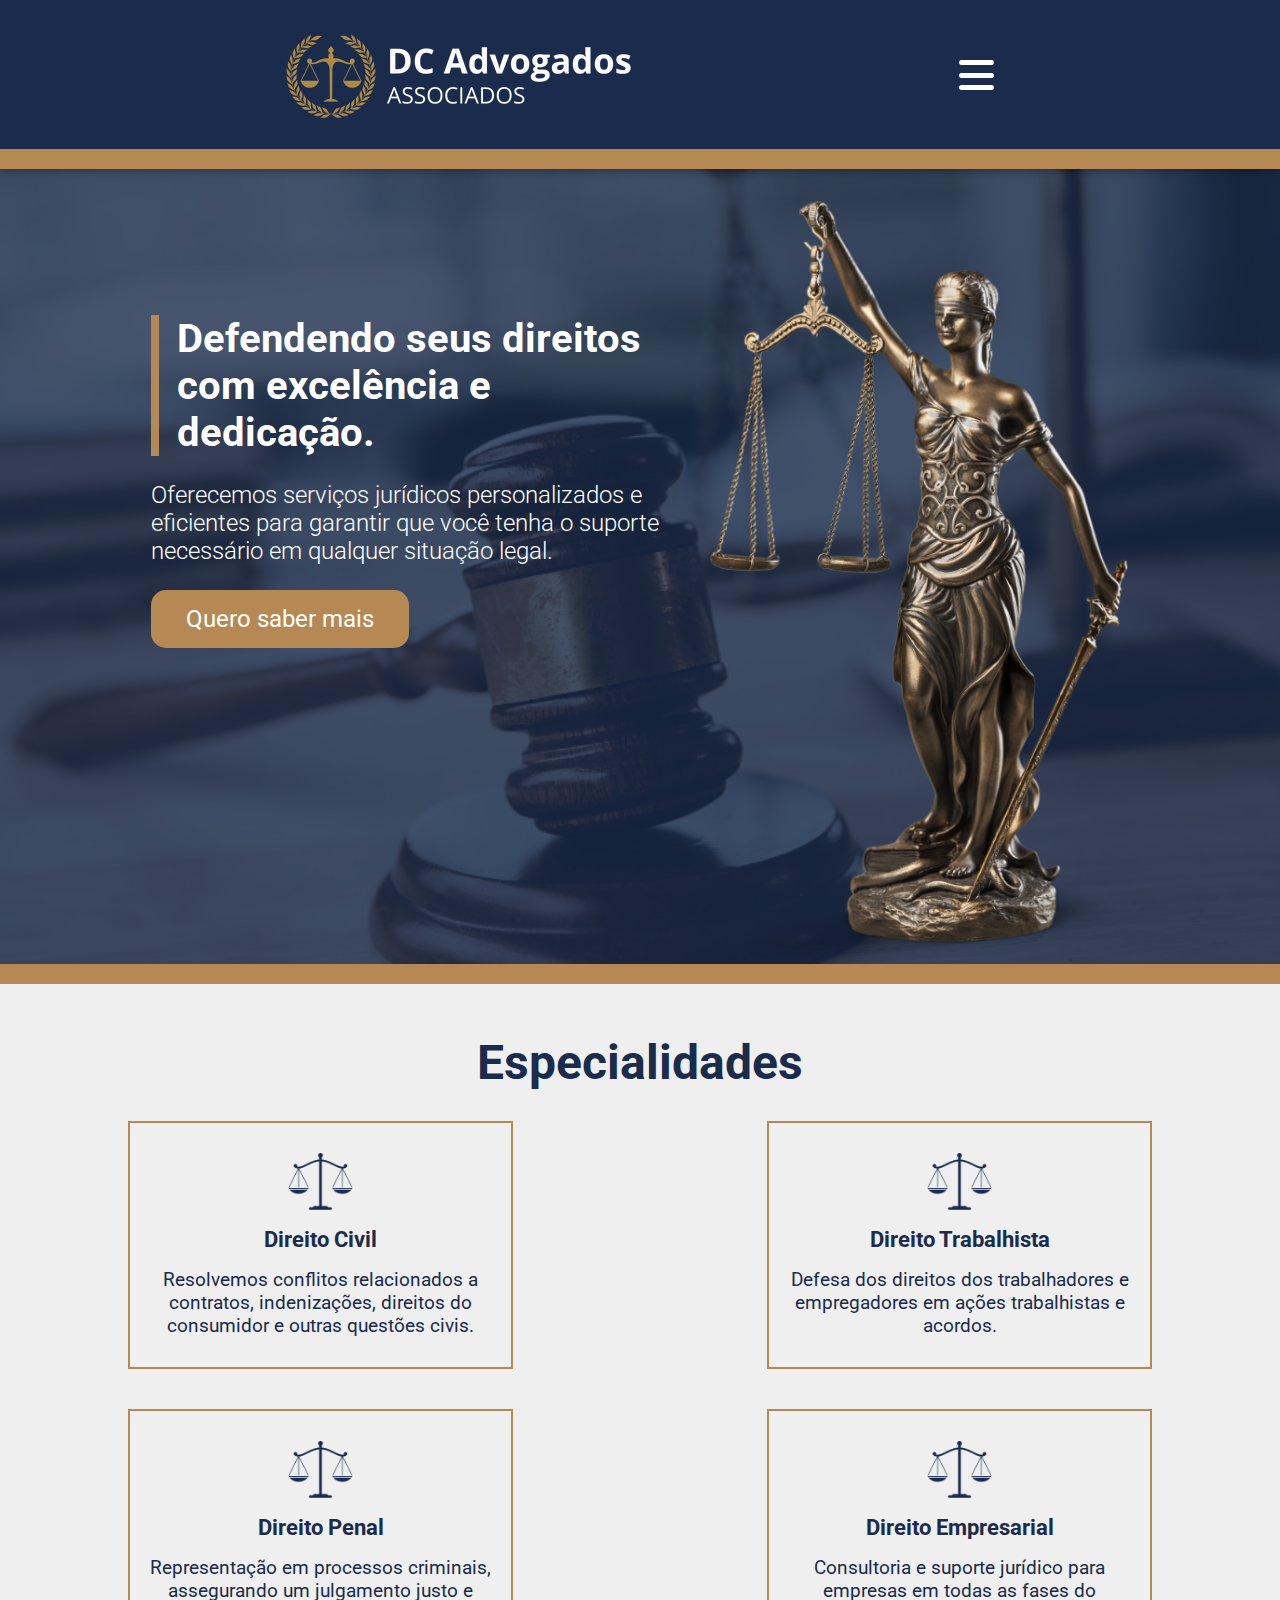
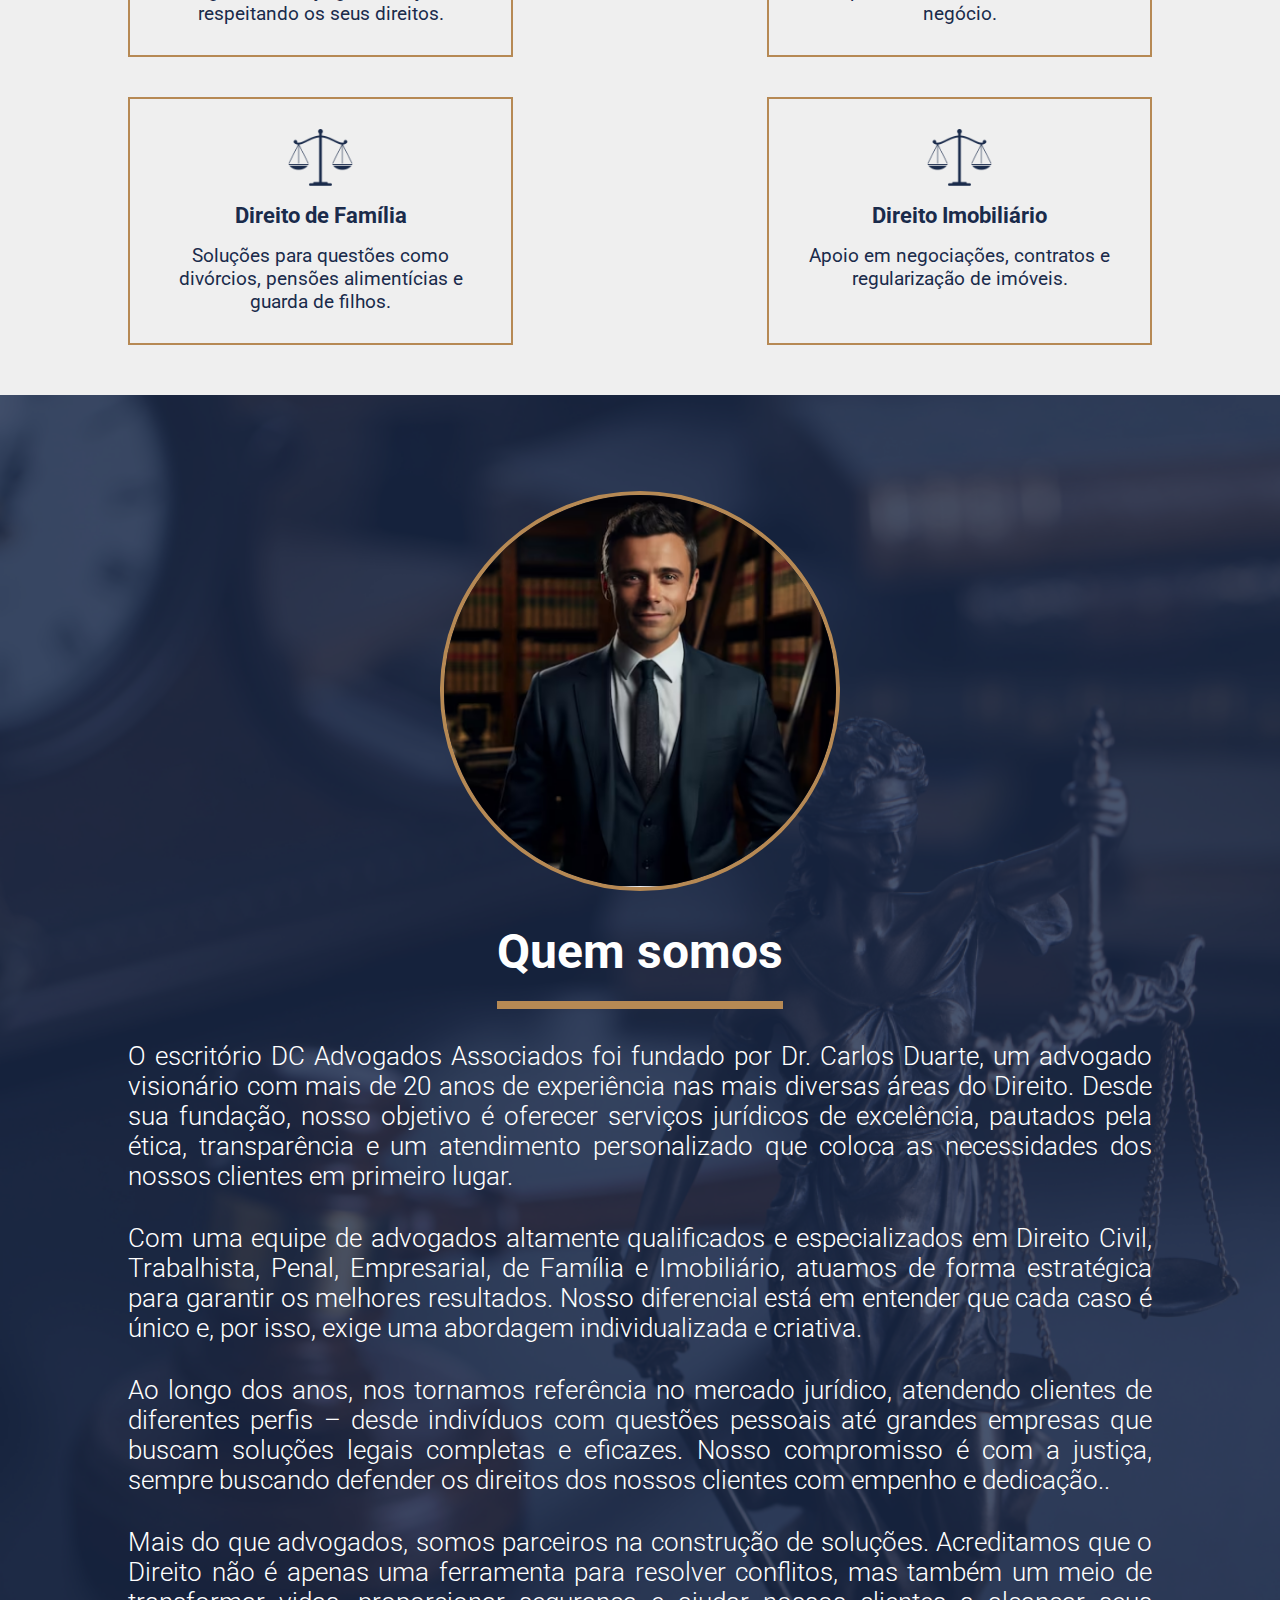
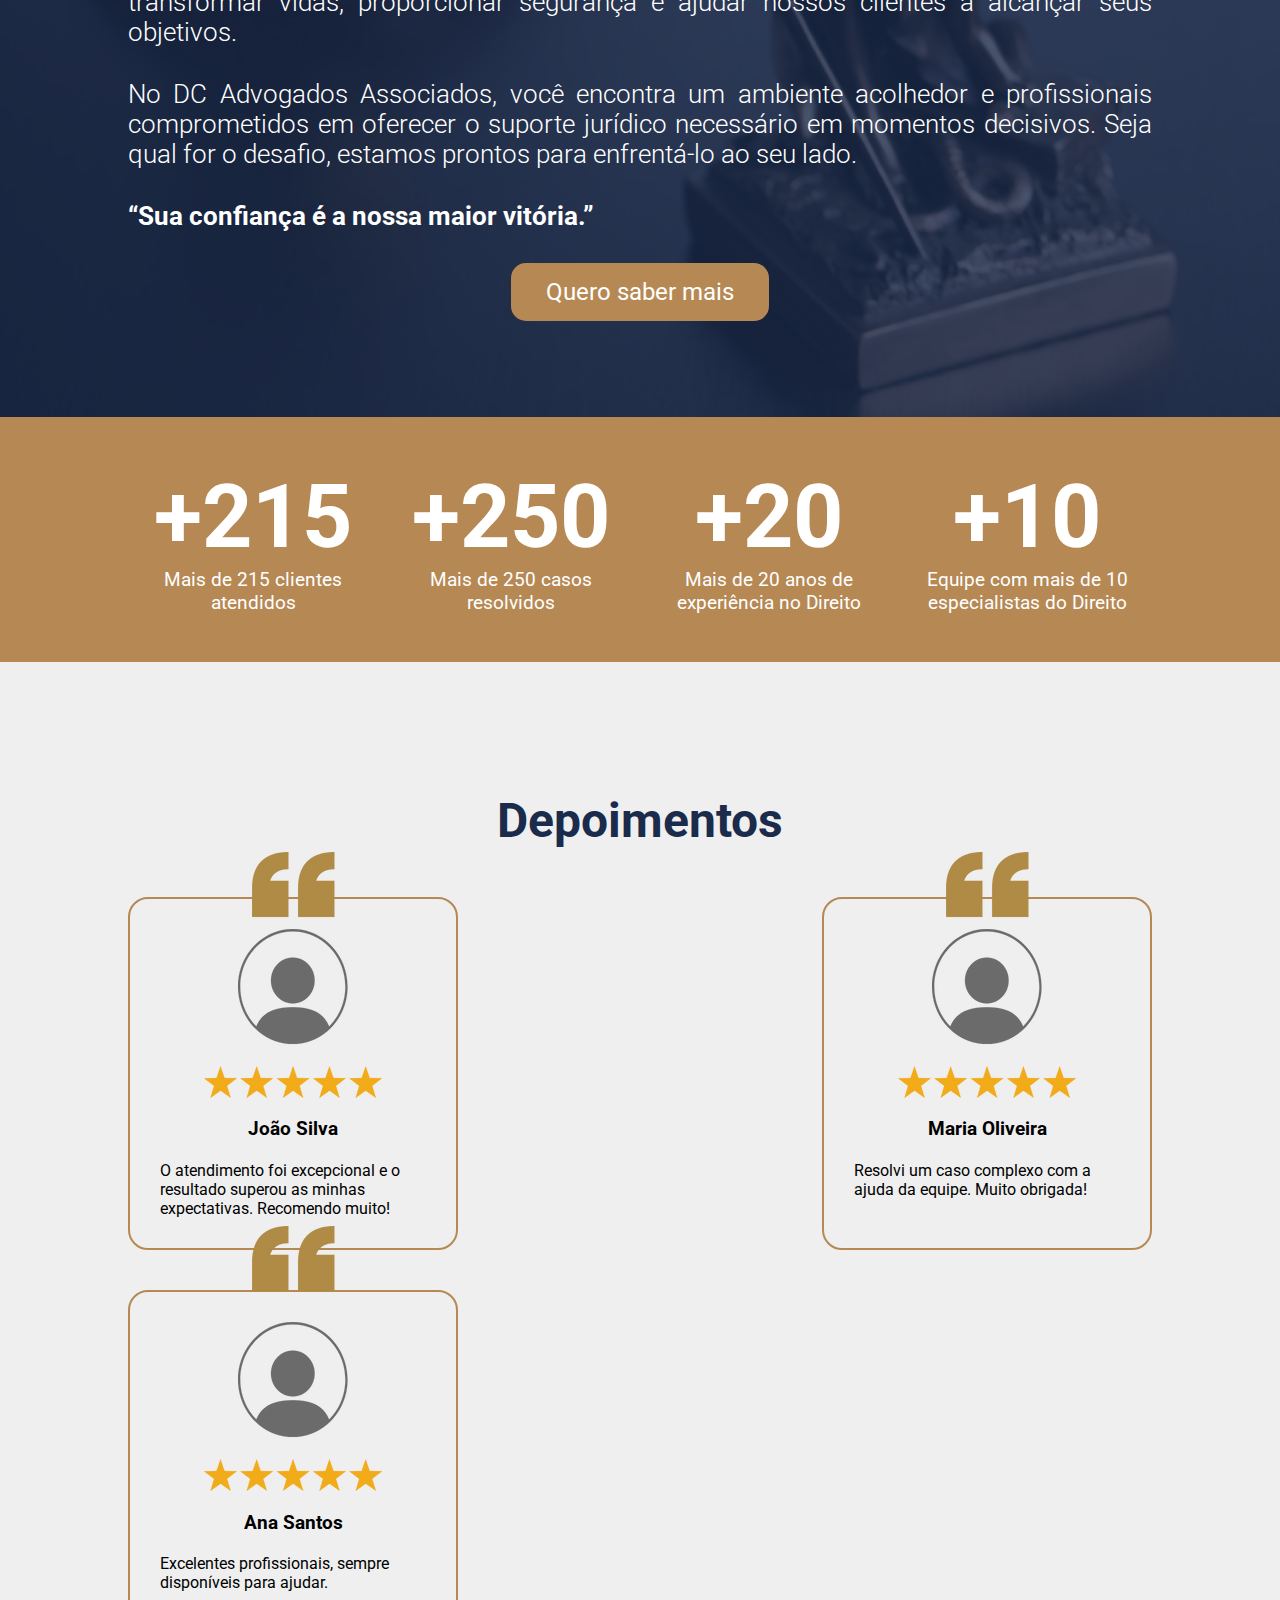
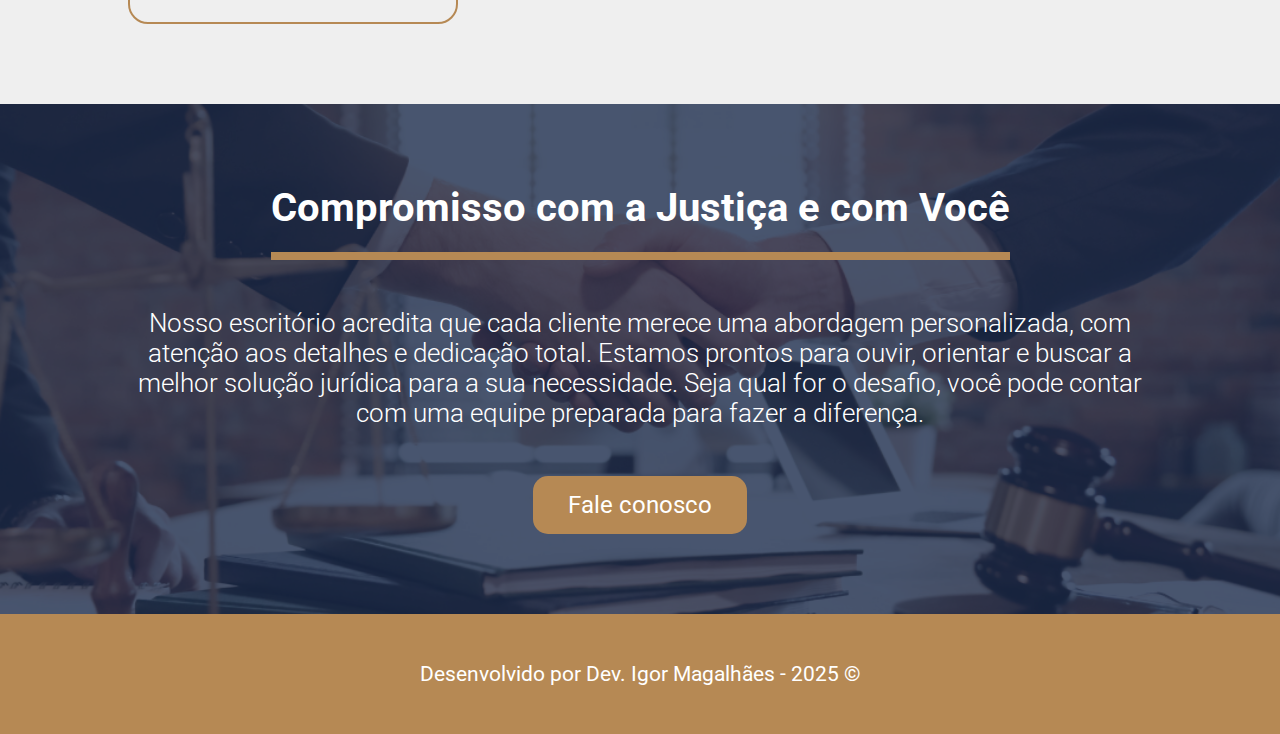
==== index.html @ feede464 "meu primeiro commit" ====
<!DOCTYPE html>
<html lang="pt-BR">
  <head>
    <meta charset="UTF-8" />
    <meta name="viewport" content="width=device-width, initial-scale=1.0" />
    <title>DC Adovogados Associados</title>
    <link rel="preconnect" href="https://fonts.googleapis.com" />
    <link rel="preconnect" href="https://fonts.gstatic.com" crossorigin />
    <link
      href="https://fonts.googleapis.com/css2?family=Roboto:ital,wght@0,100..900;1,100..900&display=swap"
      rel="stylesheet"
    />
    <link
      rel="stylesheet"
      href="https://cdnjs.cloudflare.com/ajax/libs/font-awesome/6.7.2/css/all.min.css"
    />
    <link rel="stylesheet" href="style.css" />
  </head>
  <body>
    <div class="container-global">
      <!-- Header - cabeçalho -->

      <header>
        <div class="header-container">
          <img src="assets/logo.png" alt="logomarca" />
          <nav>
            <i id="menu" class="fa-solid fa-bars"></i>
            <ul>
              <li><a href="#inicio">Inicio</a></li>
              <li><a href="#especialidades">Especialidades</a></li>
              <li><a href="#about-us">Quem somos</a></li>
              <li><a href="#testimonials">Depoimentos</a></li>
              <li><a href="./pages/contato/index.html">Contatos</a></li>
            </ul>
          </nav>
        </div>
      </header>

      <!-- Banner -->

      <section id="inicio" class="container-section-banner">
        <div class="container-div-banner">
          <div class="container-content-banner">
            <h1 class="title">
              Defendendo seus direitos com excelência e dedicação.
            </h1>
            <p class="description">
              Oferecemos serviços jurídicos personalizados e eficientes para
              garantir que você tenha o suporte necessário em qualquer situação
              legal.
            </p>
            <a href="#" class="btn-whatsapp">Quero saber mais</a>
          </div>
          <img
            id="image-justice"
            src="./assets/justica.png"
            alt="Estatua Justiça"
          />
        </div>
      </section>

      <!-- Especialidades  -->

      <section class="container-section-specialties" id="especialidades">
        <div class="container-div-specialties">
          <h2 id="title-specialties">Especialidades</h2>
          <div class="container-cards-specialties">
            <div class="cards">
              <img src="assets/balanca.png" alt="balanca" />
              <h3>Direito Civil</h3>
              <p>
                Resolvemos conflitos relacionados a contratos, indenizações,
                direitos do consumidor e outras questões civis.
              </p>
            </div>
            <div class="cards">
              <img src="assets/balanca.png" alt="balanca" />
              <h3>Direito Trabalhista</h3>
              <p>
                Defesa dos direitos dos trabalhadores e empregadores em ações
                trabalhistas e acordos.
              </p>
            </div>
            <div class="cards">
              <img src="assets/balanca.png" alt="balanca" />
              <h3>Direito Penal</h3>
              <p>
                Representação em processos criminais, assegurando um julgamento
                justo e respeitando os seus direitos.
              </p>
            </div>
            <div class="cards">
              <img src="assets/balanca.png" alt="balanca" />
              <h3>Direito Empresarial</h3>
              <p>
                Consultoria e suporte jurídico para empresas em todas as fases
                do negócio.
              </p>
            </div>
            <div class="cards">
              <img src="assets/balanca.png" alt="balanca" />
              <h3>Direito de Família</h3>
              <p>
                Soluções para questões como divórcios, pensões alimentícias e
                guarda de filhos.
              </p>
            </div>
            <div class="cards">
              <img src="assets/balanca.png" alt="balanca" />
              <h3>Direito Imobiliário</h3>
              <p>Apoio em negociações, contratos e regularização de imóveis.</p>
            </div>
          </div>
        </div>
      </section>

      <!-- Quem somos -->

      <section id="about-us" class="container-section-about-us">
        <div class="container-div-about-us">
          <img src="assets/advogado.png" alt="advogado" />
          <h2>Quem somos</h2>
          <p>
            O escritório DC Advogados Associados foi fundado por Dr. Carlos
            Duarte, um advogado visionário com mais de 20 anos de experiência
            nas mais diversas áreas do Direito. Desde sua fundação, nosso
            objetivo é oferecer serviços jurídicos de excelência, pautados pela
            ética, transparência e um atendimento personalizado que coloca as
            necessidades dos nossos clientes em primeiro lugar.
          </p>
          <p>
            Com uma equipe de advogados altamente qualificados e especializados
            em Direito Civil, Trabalhista, Penal, Empresarial, de Família e
            Imobiliário, atuamos de forma estratégica para garantir os melhores
            resultados. Nosso diferencial está em entender que cada caso é único
            e, por isso, exige uma abordagem individualizada e criativa.
          </p>
          <p>
            Ao longo dos anos, nos tornamos referência no mercado jurídico,
            atendendo clientes de diferentes perfis – desde indivíduos com
            questões pessoais até grandes empresas que buscam soluções legais
            completas e eficazes. Nosso compromisso é com a justiça, sempre
            buscando defender os direitos dos nossos clientes com empenho e
            dedicação..
          </p>
          <p>
            Mais do que advogados, somos parceiros na construção de soluções.
            Acreditamos que o Direito não é apenas uma ferramenta para resolver
            conflitos, mas também um meio de transformar vidas, proporcionar
            segurança e ajudar nossos clientes a alcançar seus objetivos.
          </p>
          <p>
            No DC Advogados Associados, você encontra um ambiente acolhedor e
            profissionais comprometidos em oferecer o suporte jurídico
            necessário em momentos decisivos. Seja qual for o desafio, estamos
            prontos para enfrentá-lo ao seu lado.
          </p>
          <p id="ultima-frase">“Sua confiança é a nossa maior vitória.”</p>
          <a href="#" class="btn-whatsapp">Quero saber mais</a>
        </div>
      </section>

      <!-- Números -->

      <section class="container-section-numbers">
        <div class="container-div-numbers">
          <div class="cards-numbers">
            <h3>+215</h3>
            <p>Mais de 215 clientes atendidos</p>
          </div>
          <div class="cards-numbers">
            <h3>+250</h3>
            <p>Mais de 250 casos resolvidos</p>
          </div>
          <div class="cards-numbers">
            <h3>+20</h3>
            <p>Mais de 20 anos de experiência no Direito</p>
          </div>
          <div class="cards-numbers">
            <h3>+10</h3>
            <p>Equipe com mais de 10 especialistas do Direito</p>
          </div>
        </div>
      </section>

      <!-- Depoimentos -->

      <section id="testimonials" class="container-section-testimonials">
        <div class="container-div-testimonials">
          <h2>Depoimentos</h2>
          <div class="container-cards-testimonials">
            <div class="cards-testimonials">
              <img src="assets/aspas.png" alt="aspas" class="aspas" />
              <img src="assets/usuario.png" alt="usuário" class="usuario" />
              <img src="assets/estrelas.png" alt="estrelas" class="estrelas" />
              <h3>João Silva</h3>
              <p>
                O atendimento foi excepcional e o resultado superou as minhas
                expectativas. Recomendo muito!
              </p>
            </div>
            <div class="cards-testimonials">
              <img src="assets/aspas.png" alt="aspas" class="aspas" />
              <img src="assets/usuario.png" alt="usuário" class="usuario" />
              <img src="assets/estrelas.png" alt="estrelas" class="estrelas" />
              <h3>Maria Oliveira</h3>
              <p>
                Resolvi um caso complexo com a ajuda da equipe. Muito obrigada!
              </p>
            </div>
            <div class="cards-testimonials">
              <img src="assets/aspas.png" alt="aspas" class="aspas" />
              <img src="assets/usuario.png" alt="usuário" class="usuario" />
              <img src="assets/estrelas.png" alt="estrelas" class="estrelas" />
              <h3>Ana Santos</h3>
              <p>Excelentes profissionais, sempre disponíveis para ajudar.</p>
            </div>
          </div>
        </div>
      </section>

      <!-- Ultimo banner -->

      <section class="container-section-last-banner">
        <div class="container-content-last-banner">
          <h2>Compromisso com a Justiça e com Você</h2>
          <p>
            Nosso escritório acredita que cada cliente merece uma abordagem
            personalizada, com atenção aos detalhes e dedicação total. Estamos
            prontos para ouvir, orientar e buscar a melhor solução jurídica para
            a sua necessidade. Seja qual for o desafio, você pode contar com uma
            equipe preparada para fazer a diferença.
          </p>
          <a href="#" class="btn-whatsapp">Fale conosco</a>
        </div>
      </section>

      <!-- footer -->

      <footer class="footer">
        <p>Desenvolvido por Dev. Igor Magalhães - 2025 ©</p>
      </footer>
    </div>
  </body>
</html>
---- style.css ----
* {
  margin: 0;
  padding: 0;
  box-sizing: border-box;
}

body {
  font-family: "Roboto", sans-serif;
}

html {
  scroll-behavior: smooth;
}

/* Header */

#menu {
  display: none;
}

header {
  background-color: #1a2b4b;
  display: flex;
  justify-content: center;
  padding: 30px 0px;
  border-bottom: 20px solid #b68954;
  position: fixed;
  width: 100%;
  z-index: 99;
  top: 0;
  right: 0;
  left: 0;
  box-shadow: 0 0 10px rgba(0, 0, 0, 0.5);
}

nav ul li a {
  color: white;
  text-decoration: none;
  font-size: 20px;
  font-weight: bold;
}

nav ul li a:hover {
  color: #b68954;
  border-top: 5px solid #b68954;
  border-bottom: 5px solid #b68954;
  padding: 8px 0px 8px 0px;
  transition: 0.25s ease;
}

.header-container {
  display: flex;
  flex-direction: row;
  justify-content: space-around;
  width: 80%;
  align-items: center;
}

nav ul {
  display: flex;
  gap: 30px;
  list-style: none;
}

/* Banner */

#image-justice {
  padding-top: 200px;
  width: 420px;
}

.container-section-banner {
  display: flex;
  justify-content: center;
  border-bottom: 20px solid #b68954;
  background-image: url(assets/banner1.png);
  background-size: cover;
  position: relative;
  scroll-margin-top: 100px;
}

.container-section-banner::before {
  content: "";
  width: 100%;
  height: 100%;
  background-color: rgba(26, 43, 75, 0.8);
  position: absolute;
  top: 0;
  left: 0;
  right: 0;
  bottom: 0;
}

.container-content-banner {
  display: flex;
  flex-direction: column;
  gap: 25px;
  width: 50%;
}

.container-div-banner {
  display: flex;
  flex-direction: row;
  align-items: center;
  width: 80%;
  justify-content: space-around;
  z-index: 1;
}

.title {
  color: white;
  font-size: 40px;
  border-left: 8px solid #b68954;
  padding-left: 18px;
  font-weight: bold;
}

.description {
  color: white;
  font-size: 24px;
  font-weight: 300;
}

.btn-whatsapp {
  color: white;
  text-decoration: none;
  font-size: 24px;
  background-color: #b68954;
  padding: 15px 35px;
  border-radius: 15px;
  width: fit-content;
}

.btn-whatsapp:hover {
  background-color: #c5a179;
}

/* Especialidades */

.container-section-specialties {
  background-color: #efefef;
  display: flex;
  justify-content: center;
  scroll-margin-top: 107px;
}

.container-div-specialties {
  width: 80%;
  display: flex;
  flex-direction: column;
  align-items: center;
  padding: 50px 0px;
  gap: 30px;
}

#title-specialties {
  font-size: 3rem;
  color: #1a2b4b;
}

.container-cards-specialties {
  display: flex;
  flex-wrap: wrap;
  justify-content: space-between;
  gap: 40px;
}

.cards {
  border: 2px solid #b68954;
  display: flex;
  flex-direction: column;
  align-items: center;
  padding: 30px 20px;
  width: 385px;
  gap: 1rem;
}

.cards img {
  width: 65px;
}

.cards h3 {
  font-size: 1.4rem;
  color: #1a2b4b;
}

.cards p {
  text-align: center;
  font-size: 1.2rem;
  color: #1a2b4b;
}

/* Quem somos */

.container-section-about-us {
  background-color: #1a2b4b;
  display: flex;
  justify-content: center;
  padding: 6rem 0px;
  background-image: url(./assets/banner-sobre-mim.png);
  background-size: cover;
  position: relative;
  scroll-margin-top: 100px;
}

.container-section-about-us::before {
  content: "";
  width: 100%;
  height: 100%;
  background-color: rgba(26, 43, 75, 0.8);
  position: absolute;
  top: 0;
  left: 0;
  right: 0;
  bottom: 0;
}

.container-div-about-us {
  width: 80%;
  display: flex;
  flex-direction: column;
  align-items: center;
  gap: 2rem;
  z-index: 1;
}

.container-div-about-us img {
  width: 400px;
  height: 400px;
  border-radius: 50%;
  border: 4px solid #b68954;
  object-fit: cover;
}

.container-div-about-us h2 {
  font-size: 3rem;
  color: white;
  border-bottom: 8px solid #b68954;
  padding-bottom: 1.3rem;
}

.container-div-about-us p {
  font-size: 1.6rem;
  color: white;
  text-align: justify;
  font-weight: 300;
}

#ultima-frase {
  width: 100%;
  font-weight: bold;
}

/* Números */

.container-section-numbers {
  background-color: #b68954;
  display: flex;
  justify-content: center;
  padding: 3rem 0rem;
}

.container-div-numbers {
  width: 80%;
  display: flex;
  justify-content: space-between;
  flex-wrap: wrap;
}

.cards-numbers {
  text-align: center;
  width: 250px;
}

.cards-numbers h3 {
  font-size: 5.5rem;
  color: white;
}
.cards-numbers p {
  font-size: 1.2rem;
  color: white;
}

/* Depoimentos */

.container-section-testimonials {
  background-color: #efefef;
  display: flex;
  justify-content: center;
  padding: 80px 0px;
  scroll-margin-top: 150px;
}

.container-div-testimonials {
  width: 80%;
  display: flex;
  flex-direction: column;
  align-items: center;
  gap: 3rem;
}

.container-cards-testimonials {
  display: flex;
  justify-content: space-between;
  width: 100%;
  flex-wrap: wrap;
  gap: 40px;
  position: relative;
}

.cards-testimonials {
  border: 2px solid #b68954;
  display: flex;
  flex-direction: column;
  align-items: center;
  width: 330px;
  gap: 1.3rem;
  padding: 30px;
  align-items: center;
  position: relative;
  border-radius: 20px;
}

.container-div-testimonials h2 {
  font-size: 3rem;
  color: #1a2b4b;
  margin-top: 50px;
}

.aspas {
  position: absolute;
  bottom: 330px;
}

/* Ultimo banner */

.container-section-last-banner {
  color: white;
  display: flex;
  justify-content: center;
  padding: 5rem 0rem;
  width: 100%;
  background-image: url(./assets/banner-aperto-maos.png);
  background-size: cover;
  position: relative;
}

.container-section-last-banner::before {
  content: "";
  width: 100%;
  height: 100%;
  background-color: rgba(26, 43, 75, 0.8);
  position: absolute;
  top: 0;
  right: 0;
  bottom: 0;
  left: 0;
}

.container-content-last-banner {
  width: 80%;
  display: flex;
  flex-direction: column;
  align-items: center;
  justify-content: center;
  gap: 3rem;
  z-index: 1;
}

.container-content-last-banner h2 {
  border-bottom: 8px solid #b68954;
  padding-bottom: 1.3rem;
  font-size: 2.5rem;
  font-weight: bold;
}

.container-content-last-banner p {
  text-align: center;
  font-size: 1.6rem;
  font-weight: 300;
}

/* Footer */

footer {
  color: white;
  background-color: #b68954;
  display: flex;
  justify-content: center;
  padding: 3rem 0;
  font-size: 1.3rem;
}

@media (max-width: 900px) {
  footer {
    width: 100%;
  }
}

@media (max-width: 1300px) {
  nav ul {
    display: none;
  }

  #menu {
    display: block;
    color: white;
    font-size: 2.5rem;
  }

  #menu:hover {
    cursor: pointer;
    color: #b68954;
  }
}

@media (max-width: 768px) {
  .header-container img {
    width: 240px;
  }

  nav ul {
    display: none;
  }

  .container-section-banner {
    padding: 4rem 0;
    margin-top: 139px;
  }

  .container-content-banner {
    width: 100%;
  }

  #image-justice {
    display: none;
  }

  .container-cards-specialties {
    justify-content: center;
  }

  .container-cards-testimonials {
    justify-content: center;
  }

  .container-content-last-banner h2 {
    text-align: center;
  }
}
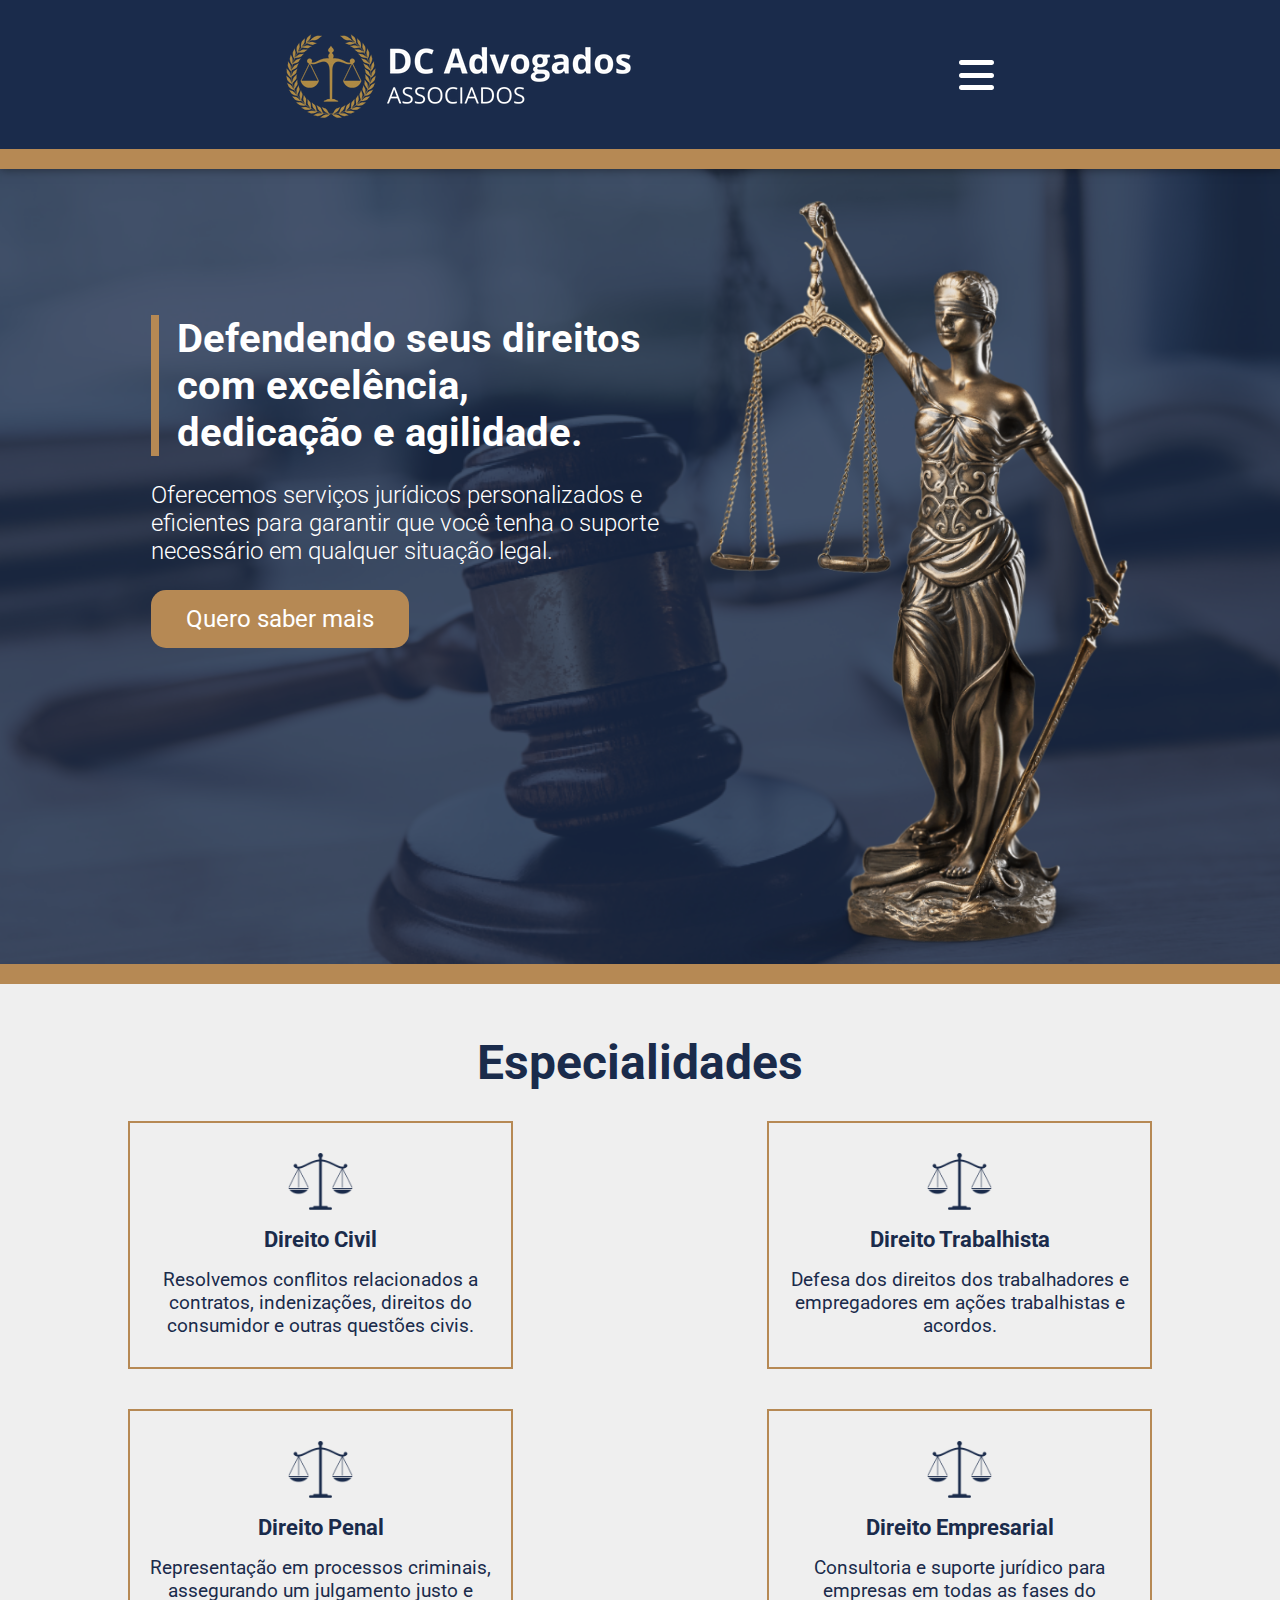
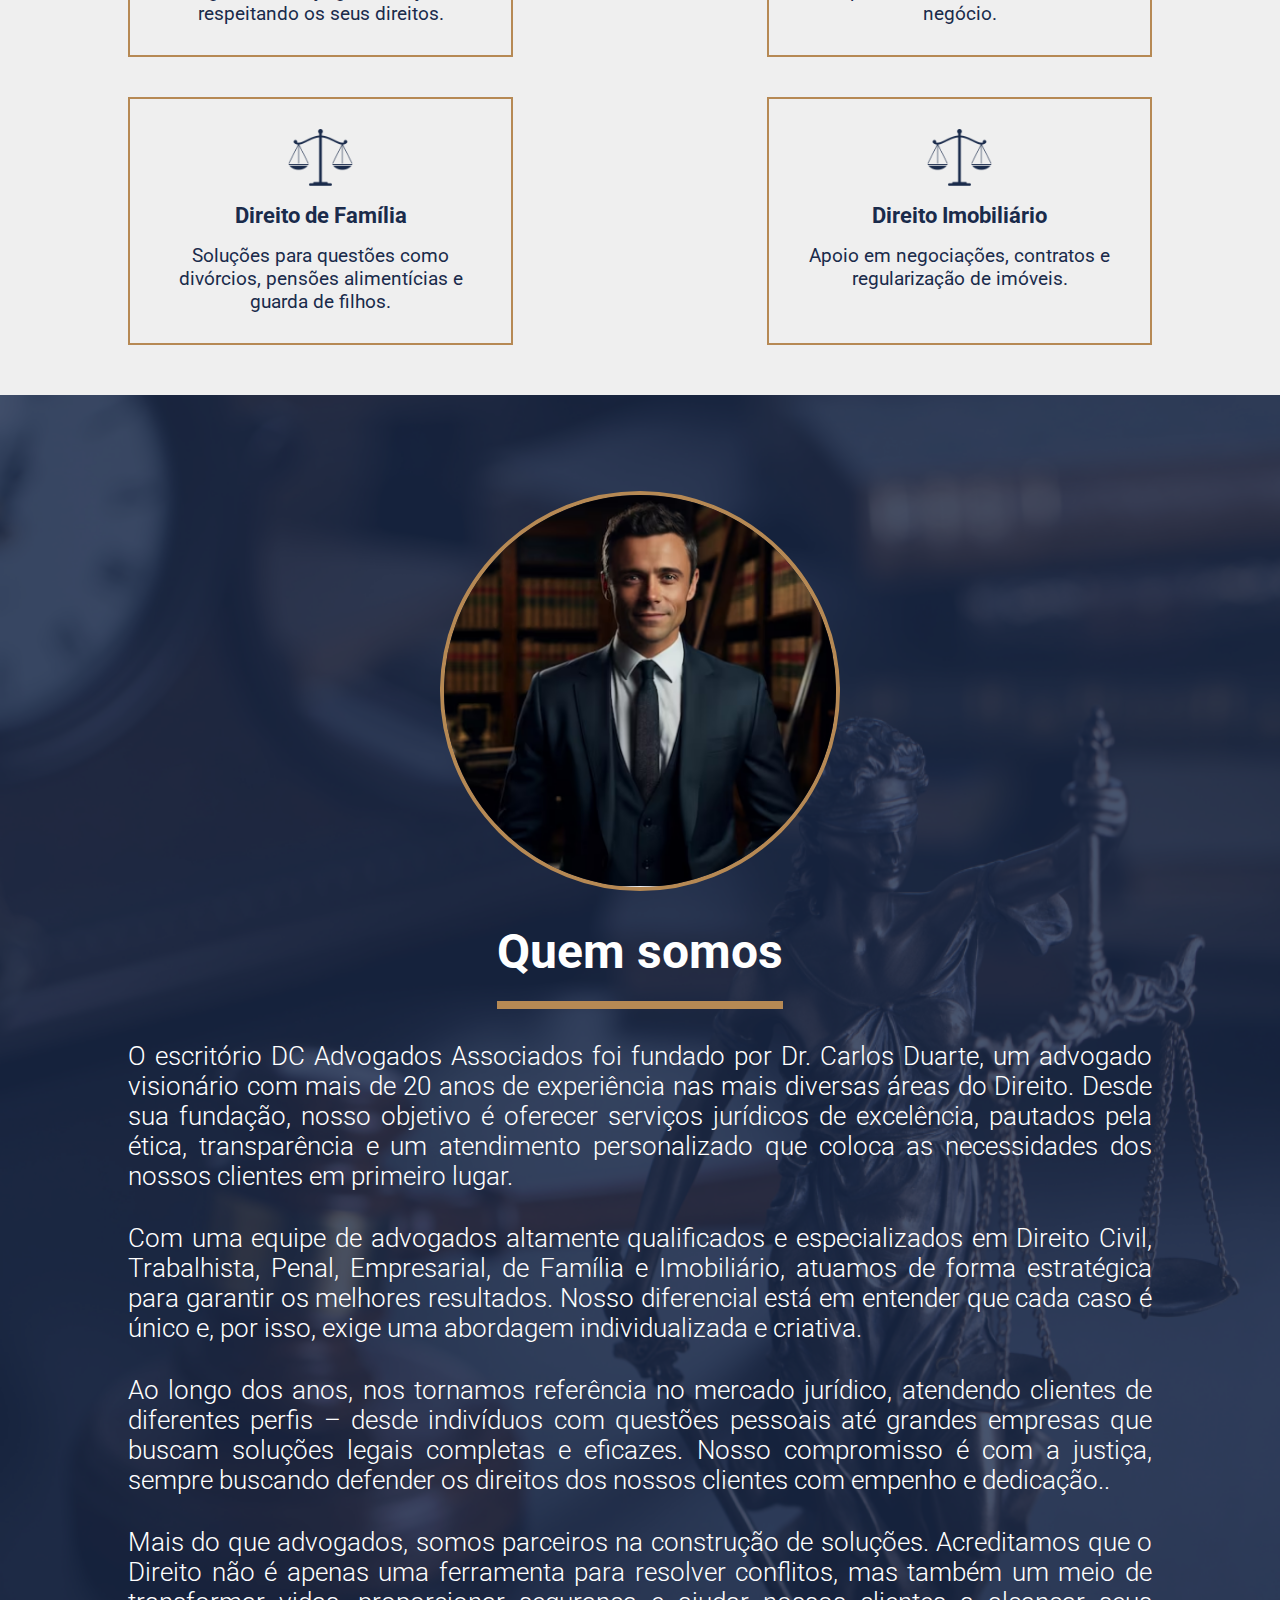
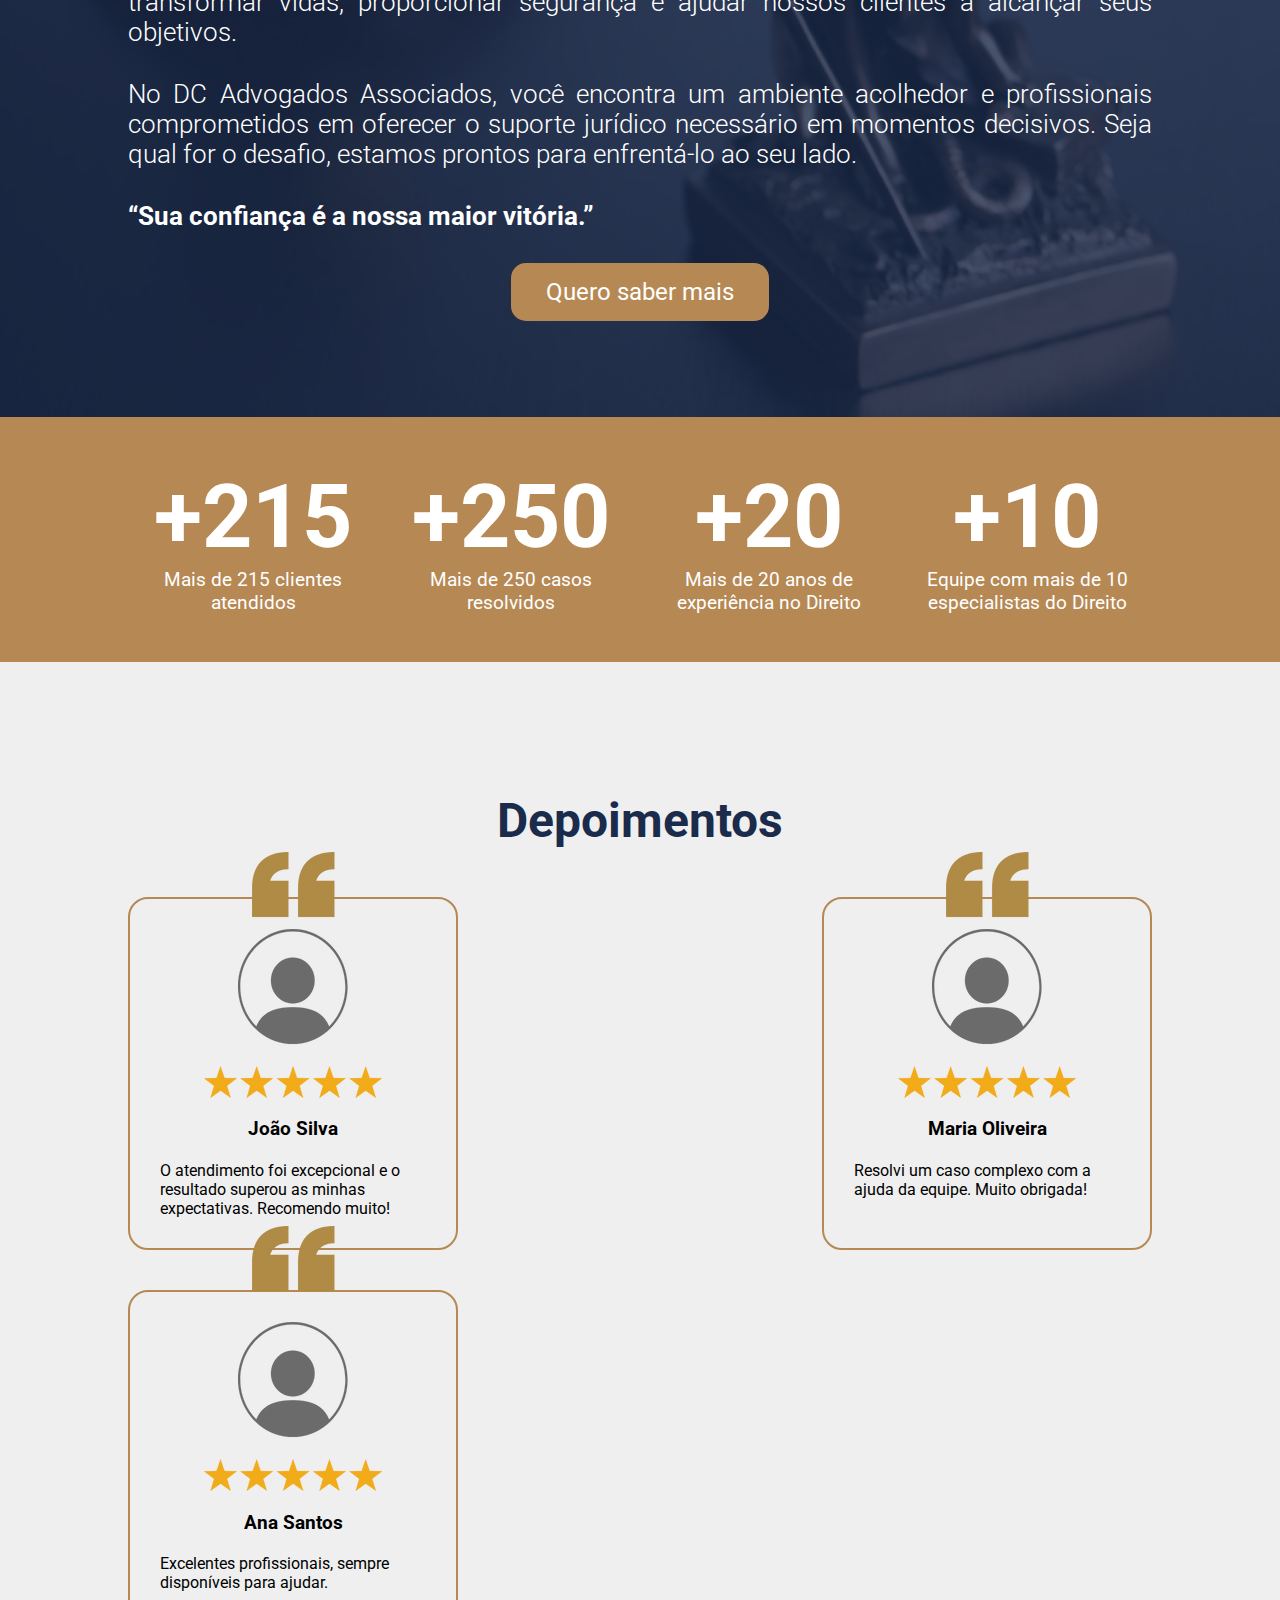
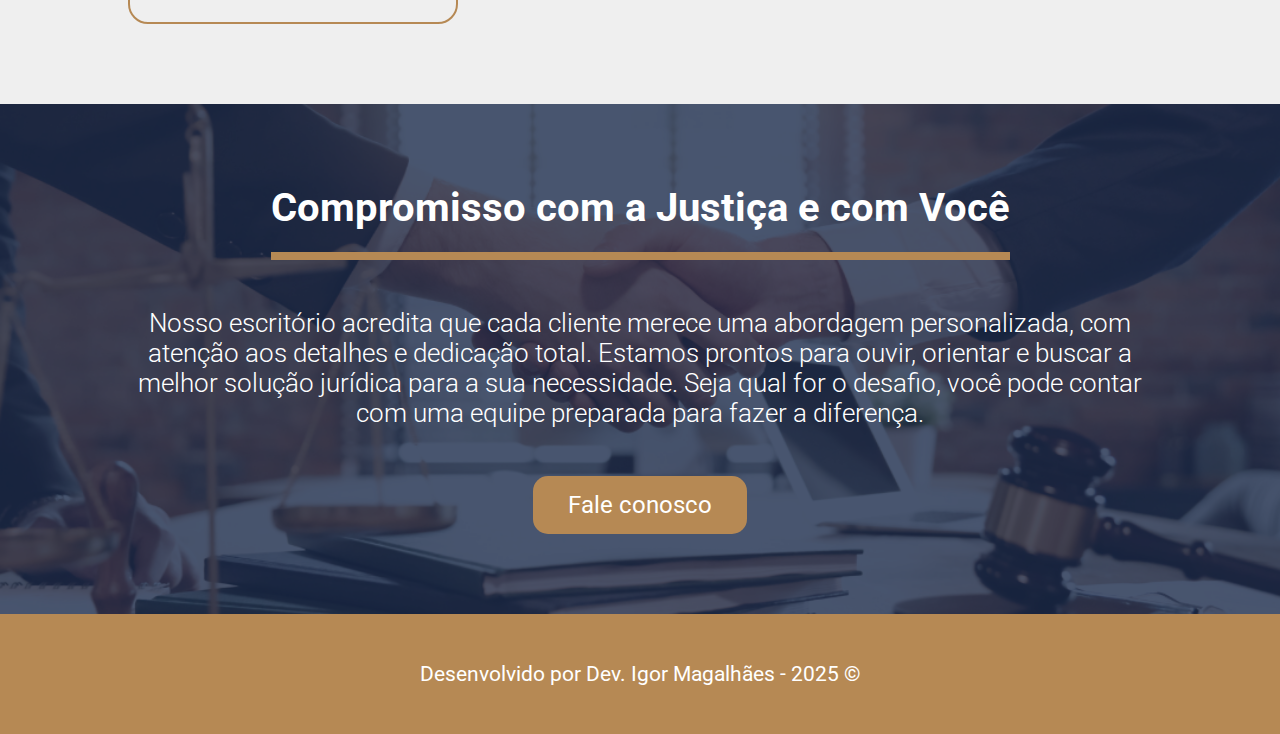
==== commit 9241856a: "foi alterado o titulo da pagina no banner principal" ====
--- a/index.html
+++ b/index.html
@@ -42,7 +42,7 @@
         <div class="container-div-banner">
           <div class="container-content-banner">
             <h1 class="title">
-              Defendendo seus direitos com excelência e dedicação.
+              Defendendo seus direitos com excelência, dedicação e agilidade.
             </h1>
             <p class="description">
               Oferecemos serviços jurídicos personalizados e eficientes para
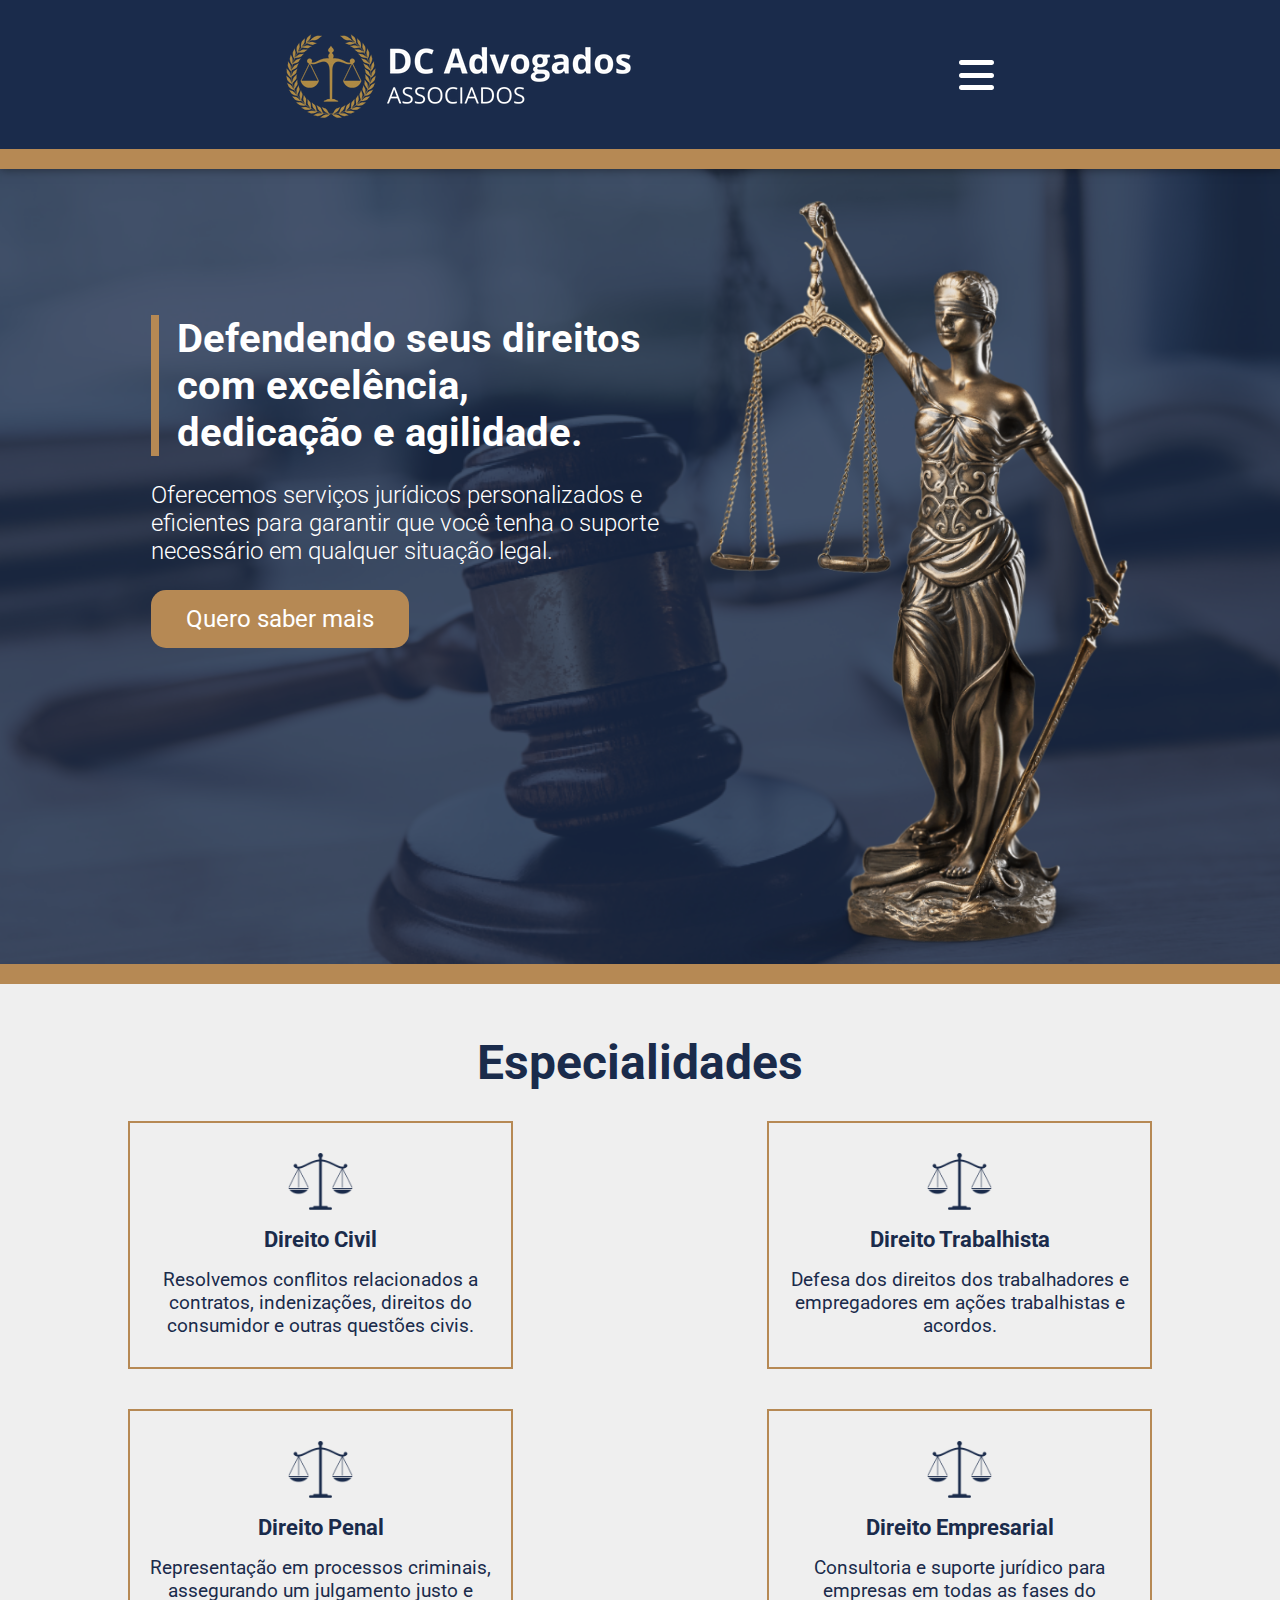
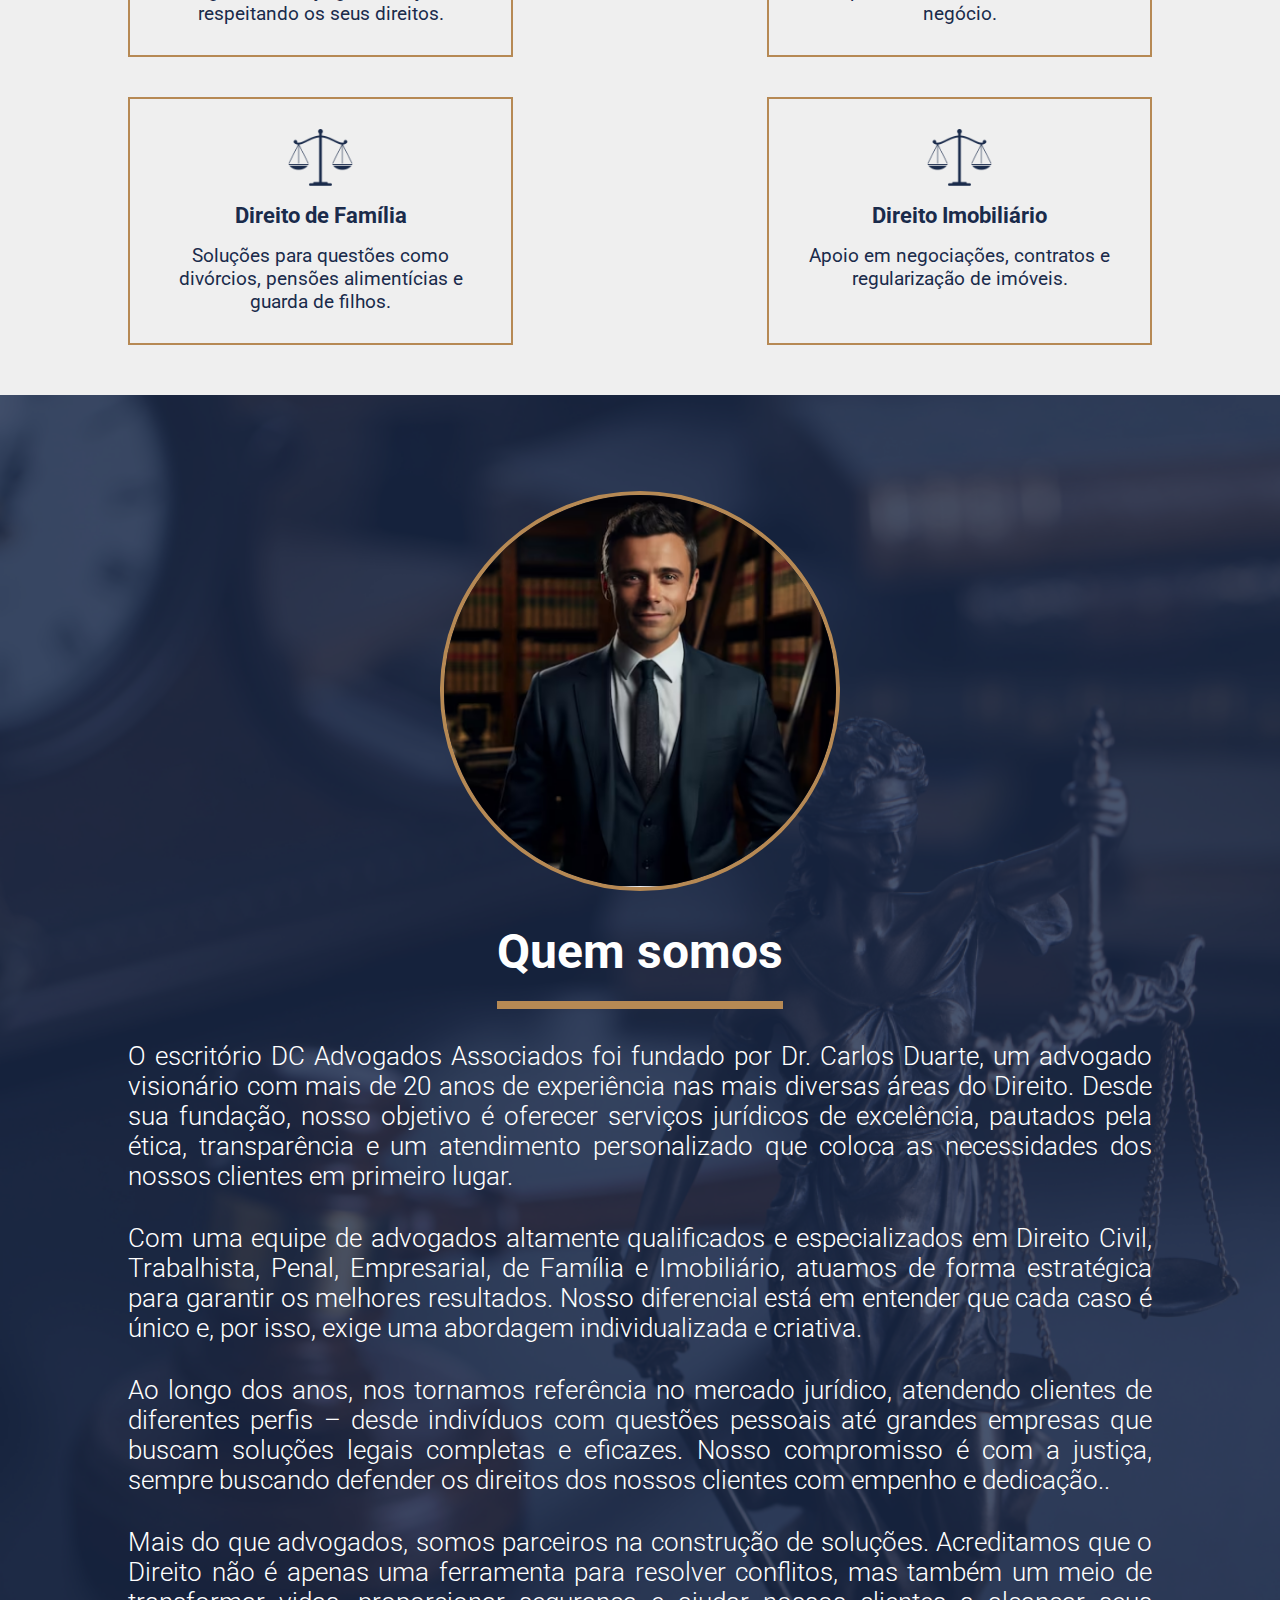
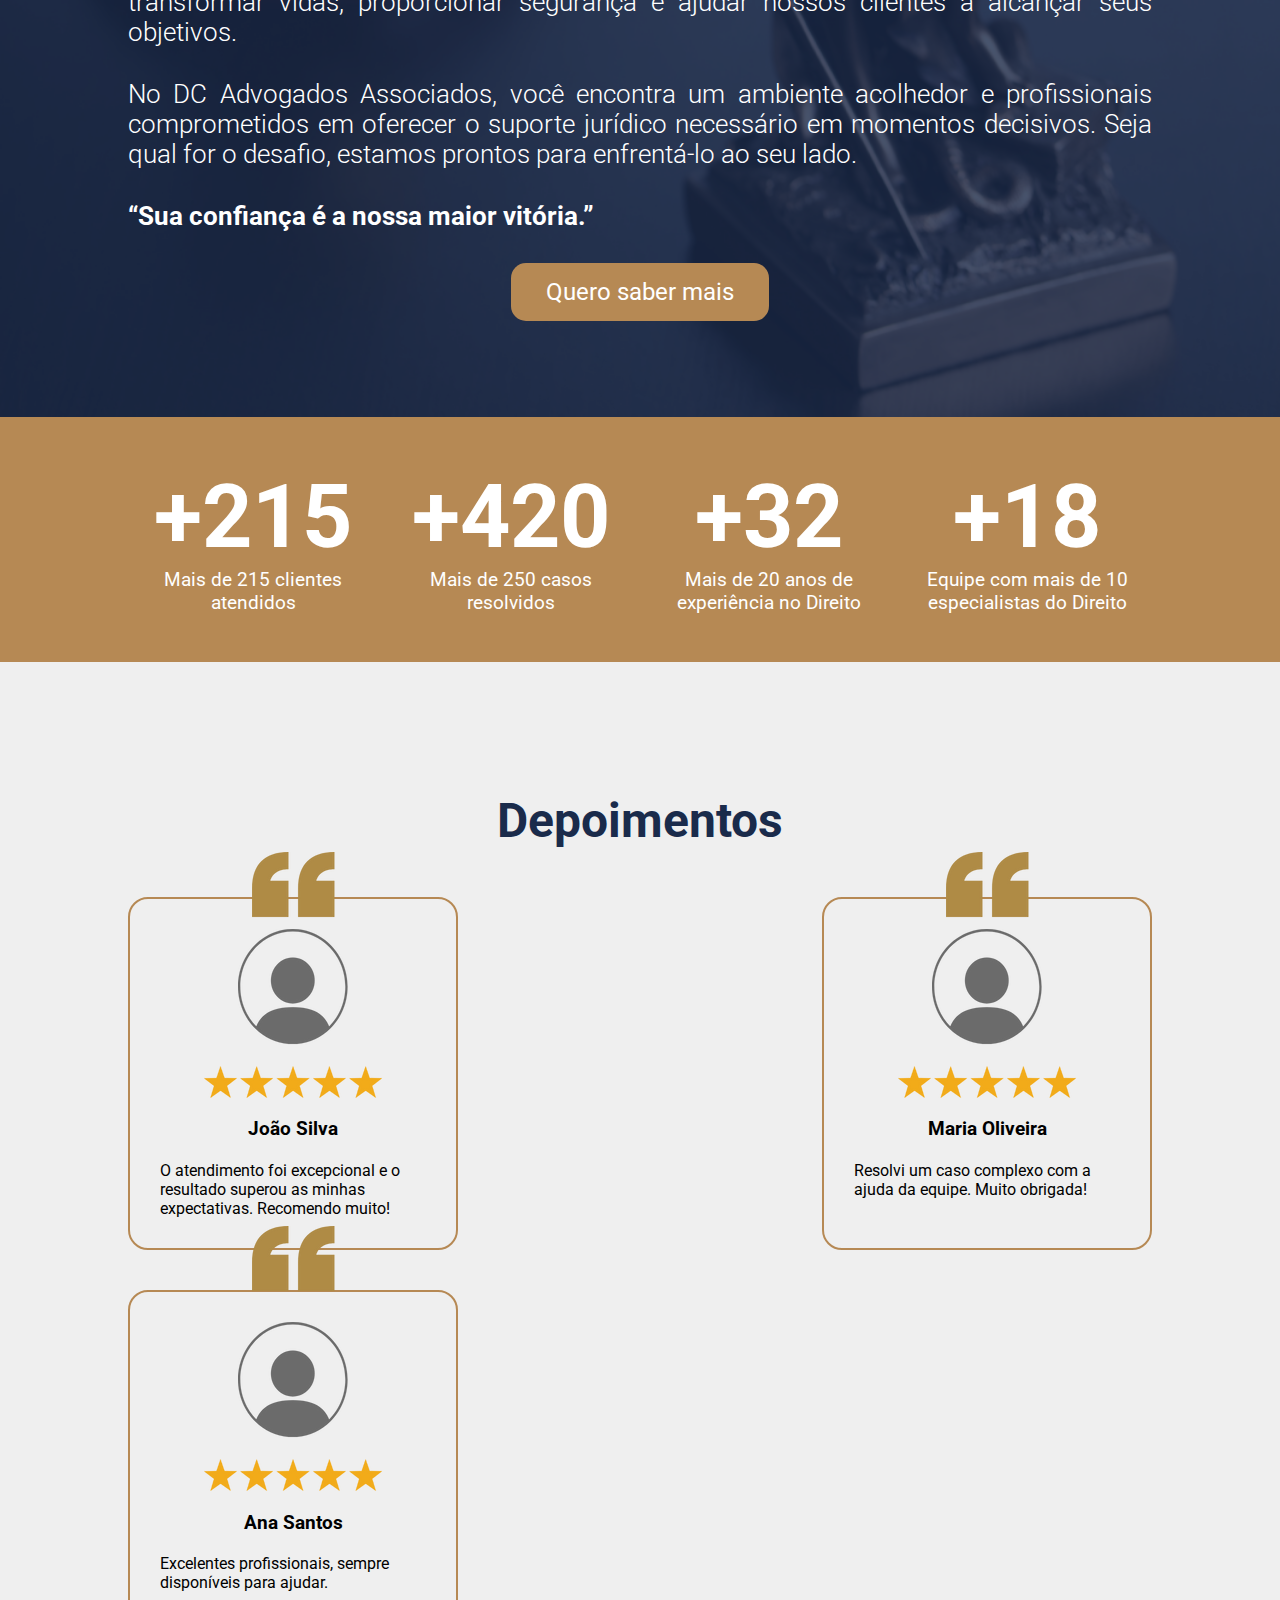
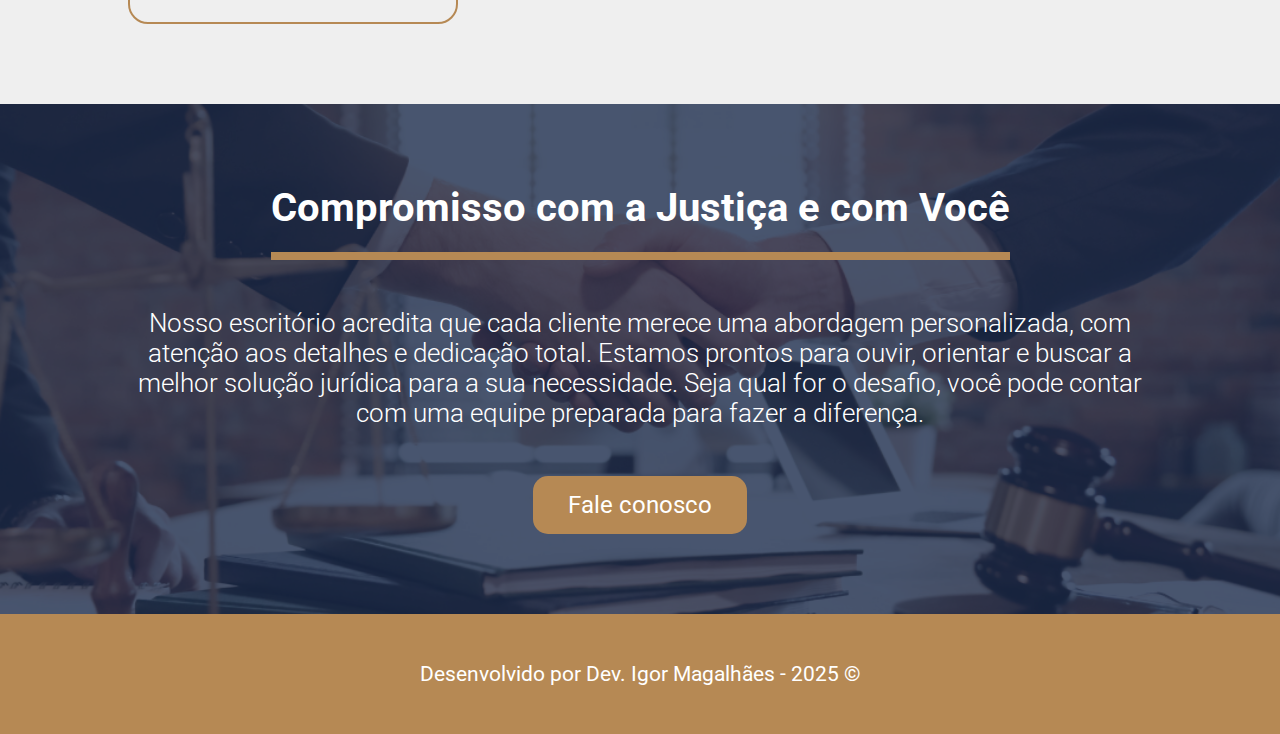
==== commit f81c42f2: "foi alterado os cards numbers" ====
--- a/index.html
+++ b/index.html
@@ -169,15 +169,15 @@
             <p>Mais de 215 clientes atendidos</p>
           </div>
           <div class="cards-numbers">
-            <h3>+250</h3>
+            <h3>+420</h3>
             <p>Mais de 250 casos resolvidos</p>
           </div>
           <div class="cards-numbers">
-            <h3>+20</h3>
+            <h3>+32</h3>
             <p>Mais de 20 anos de experiência no Direito</p>
           </div>
           <div class="cards-numbers">
-            <h3>+10</h3>
+            <h3>+18</h3>
             <p>Equipe com mais de 10 especialistas do Direito</p>
           </div>
         </div>
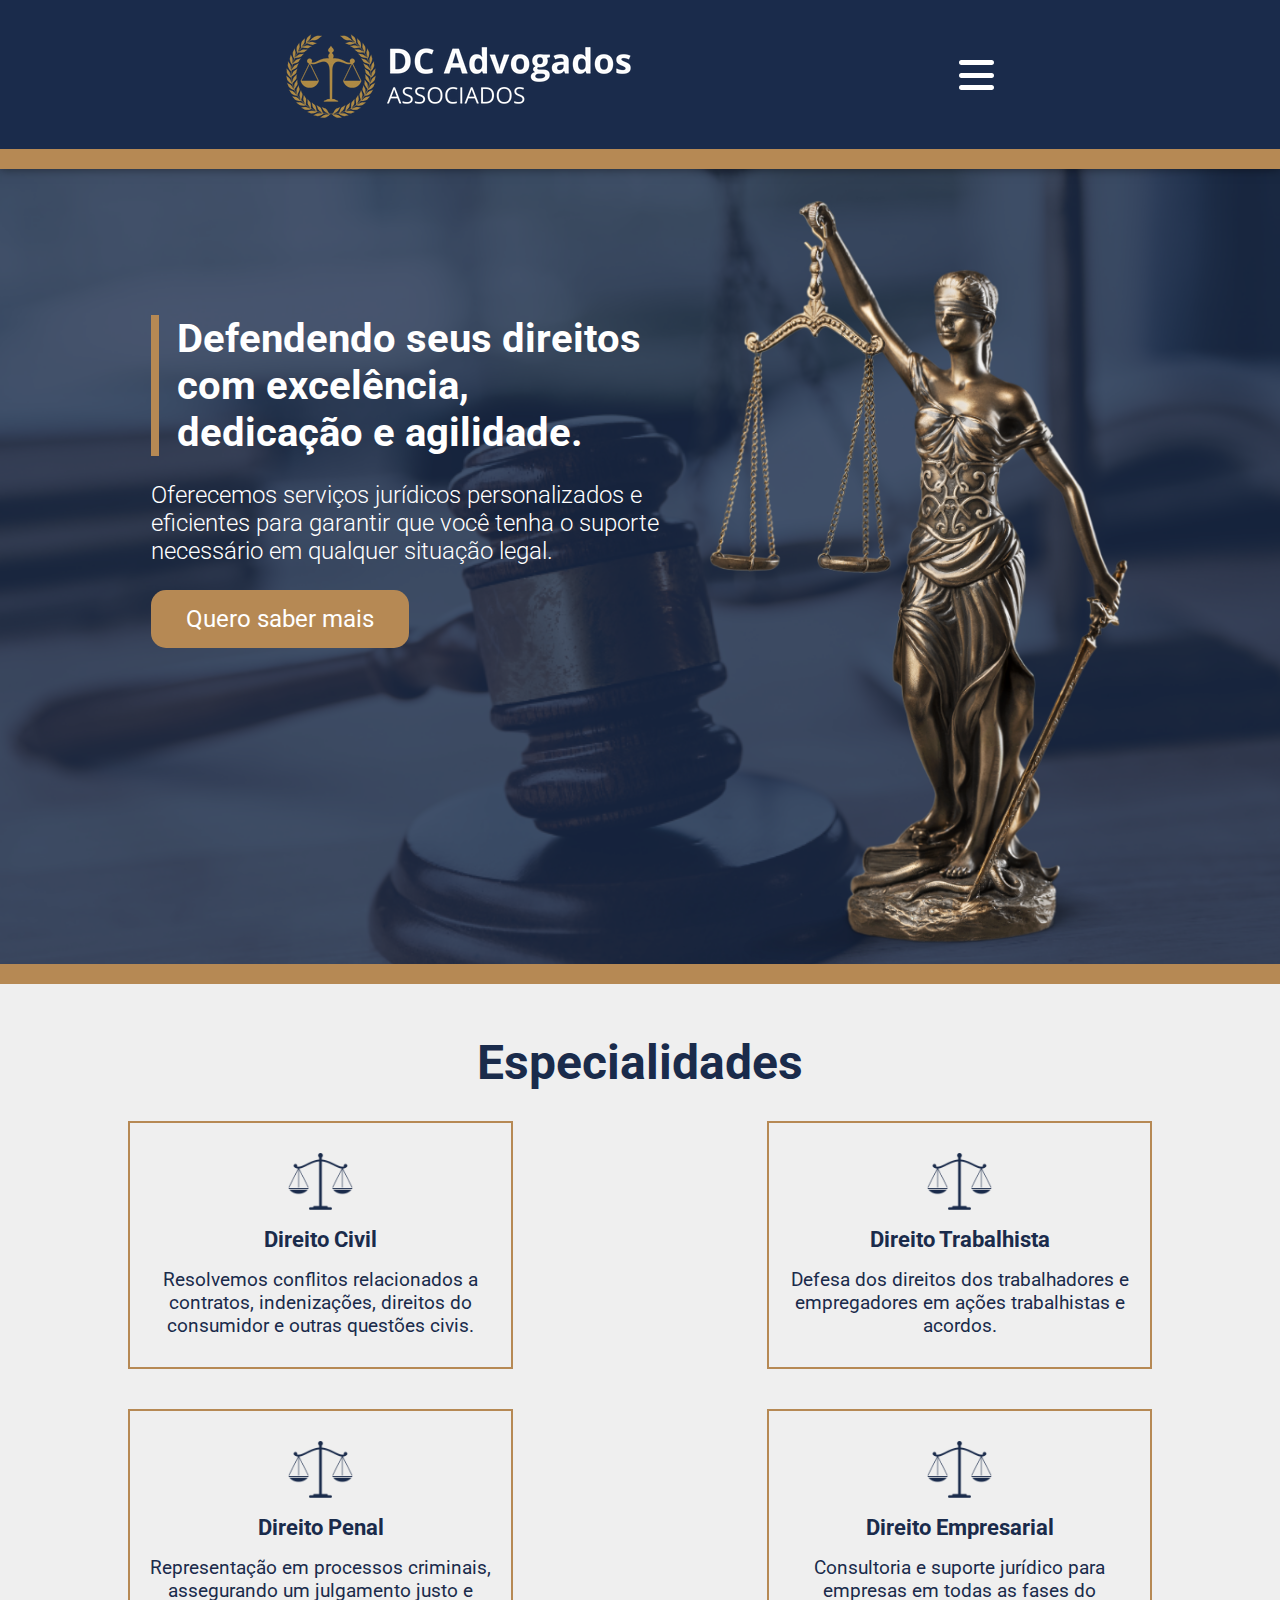
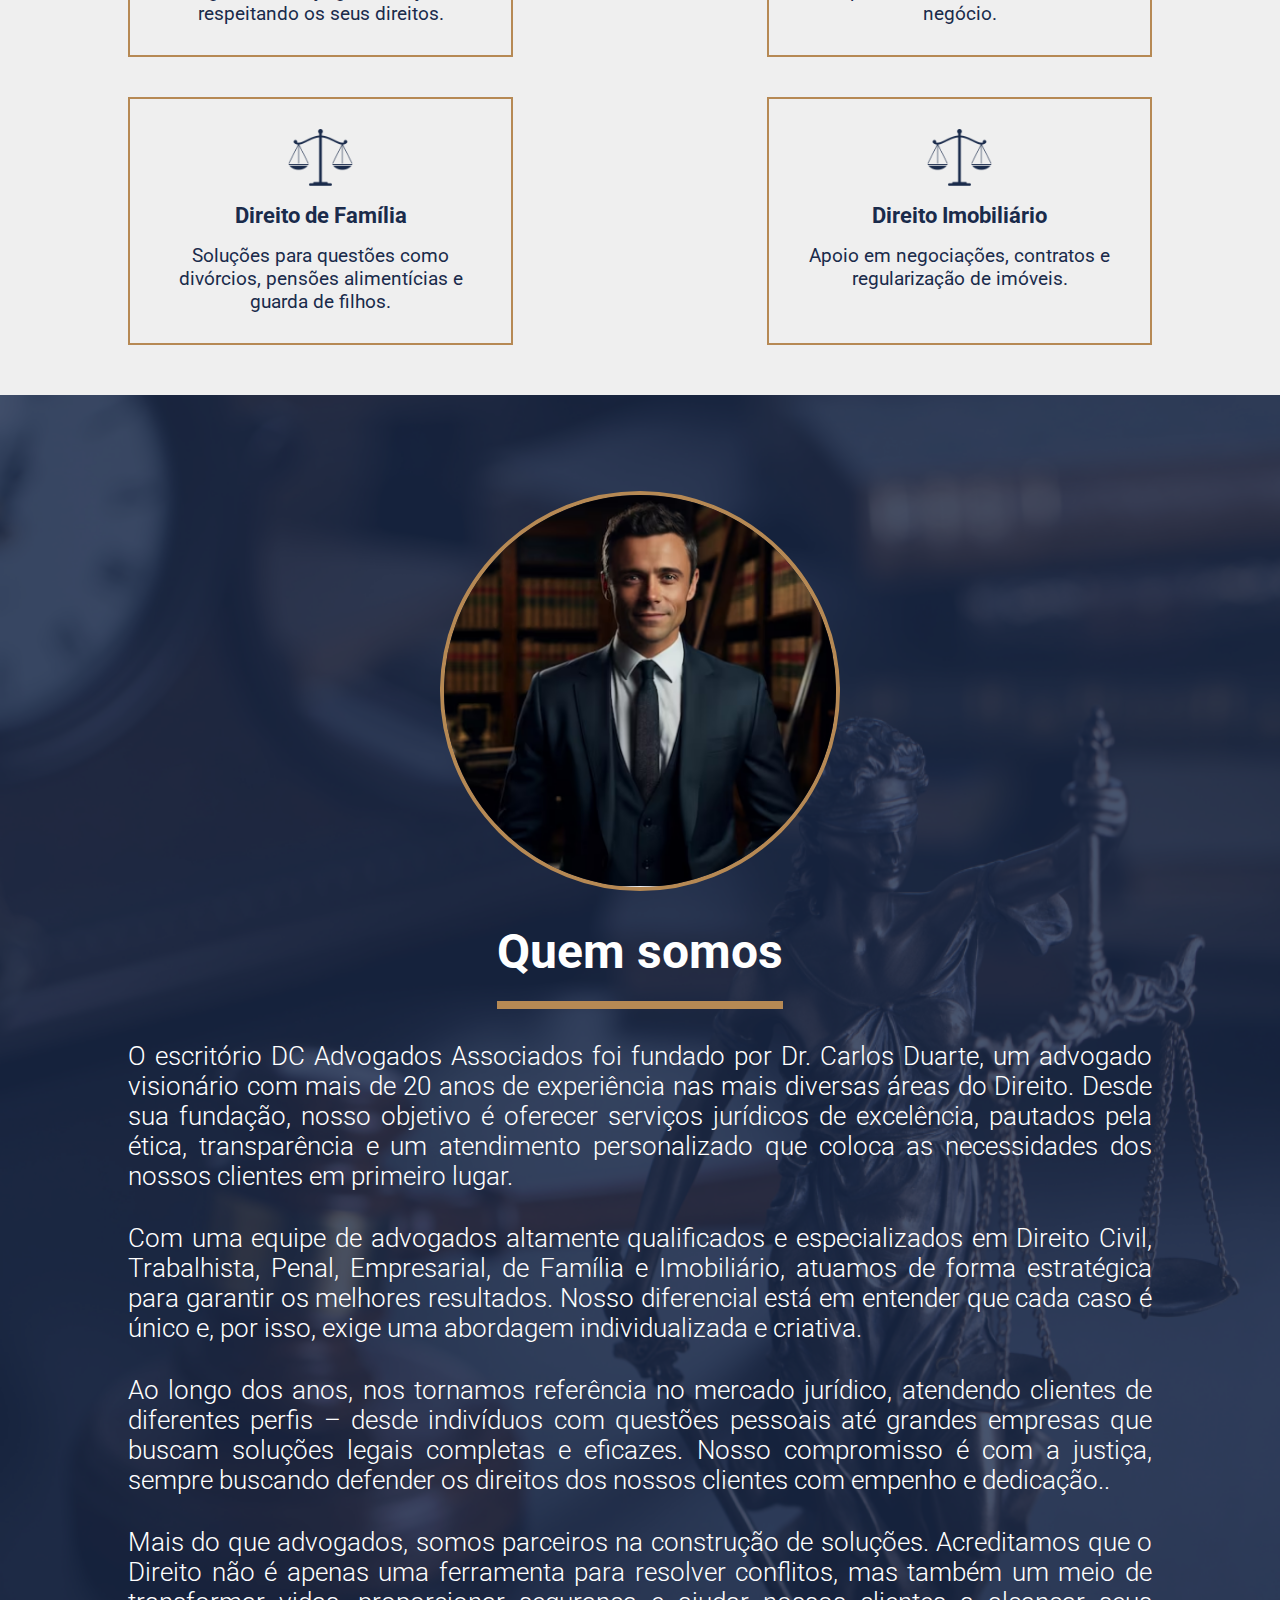
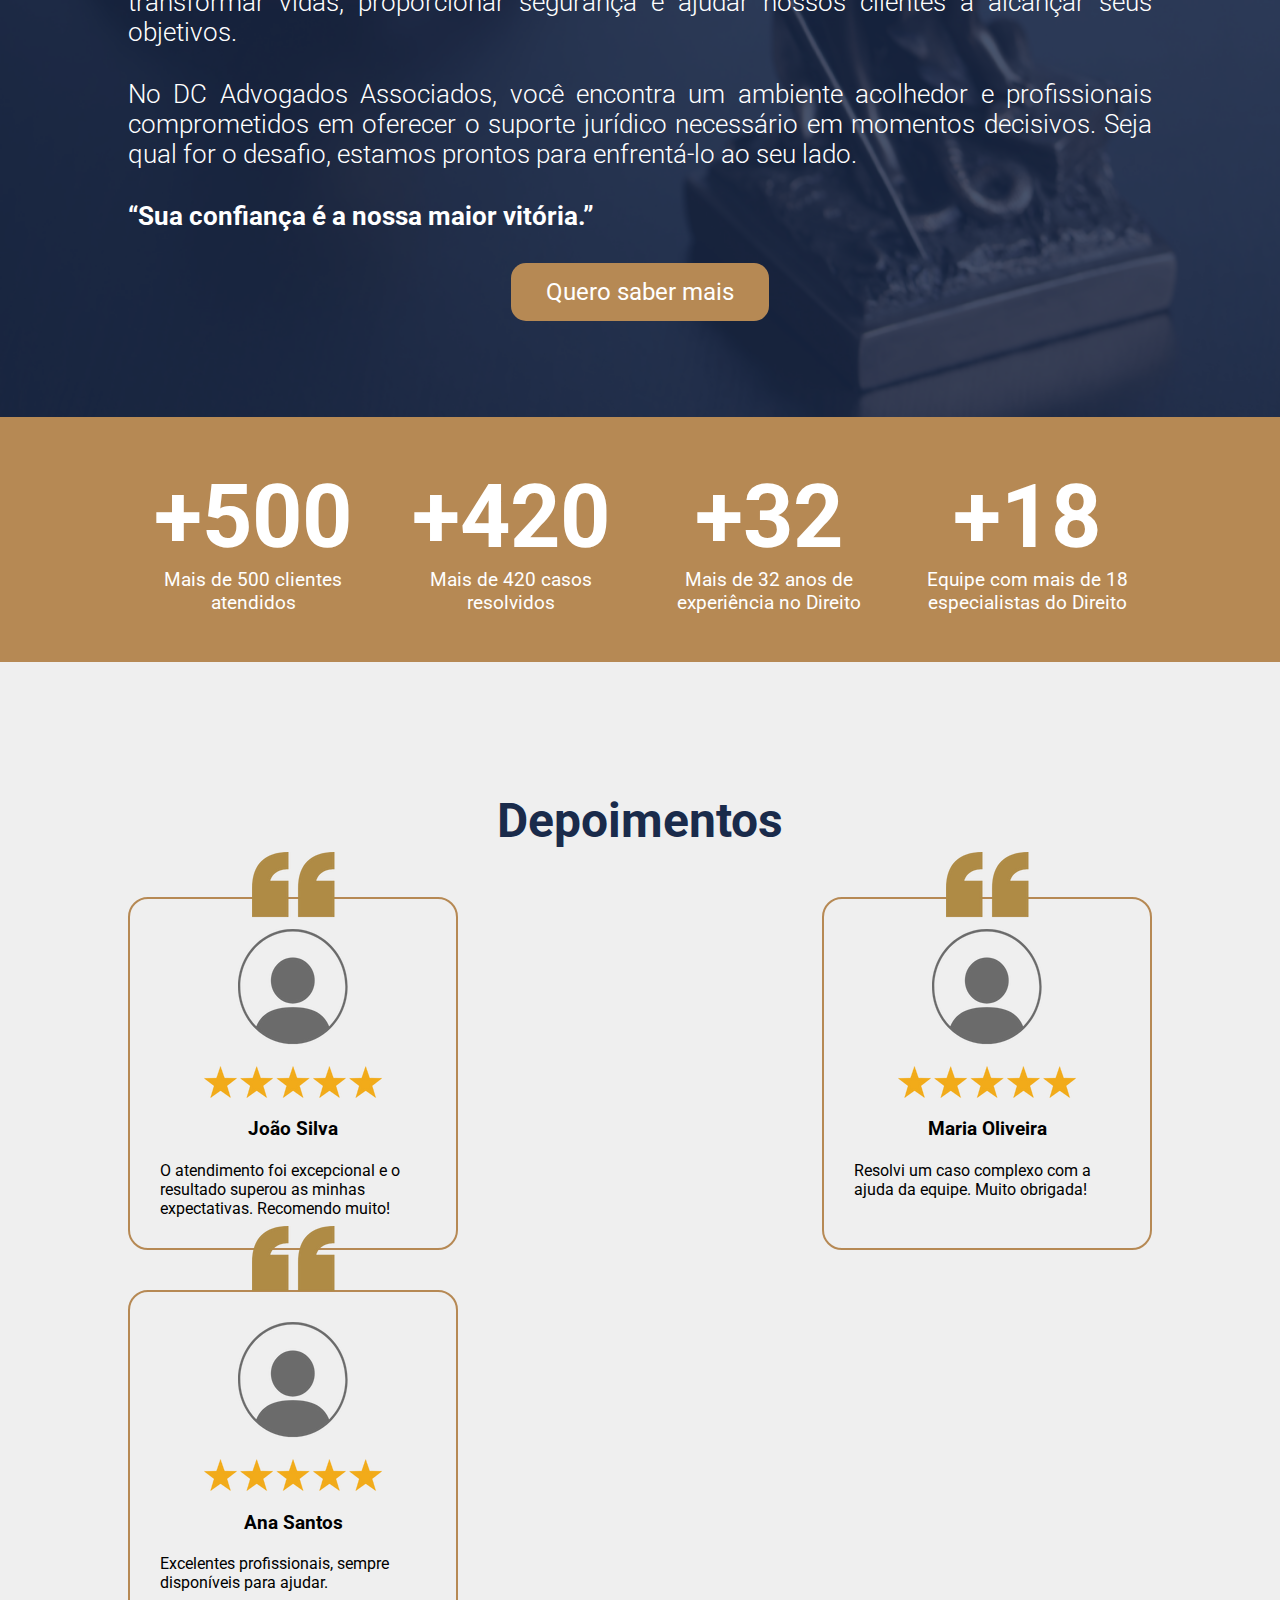
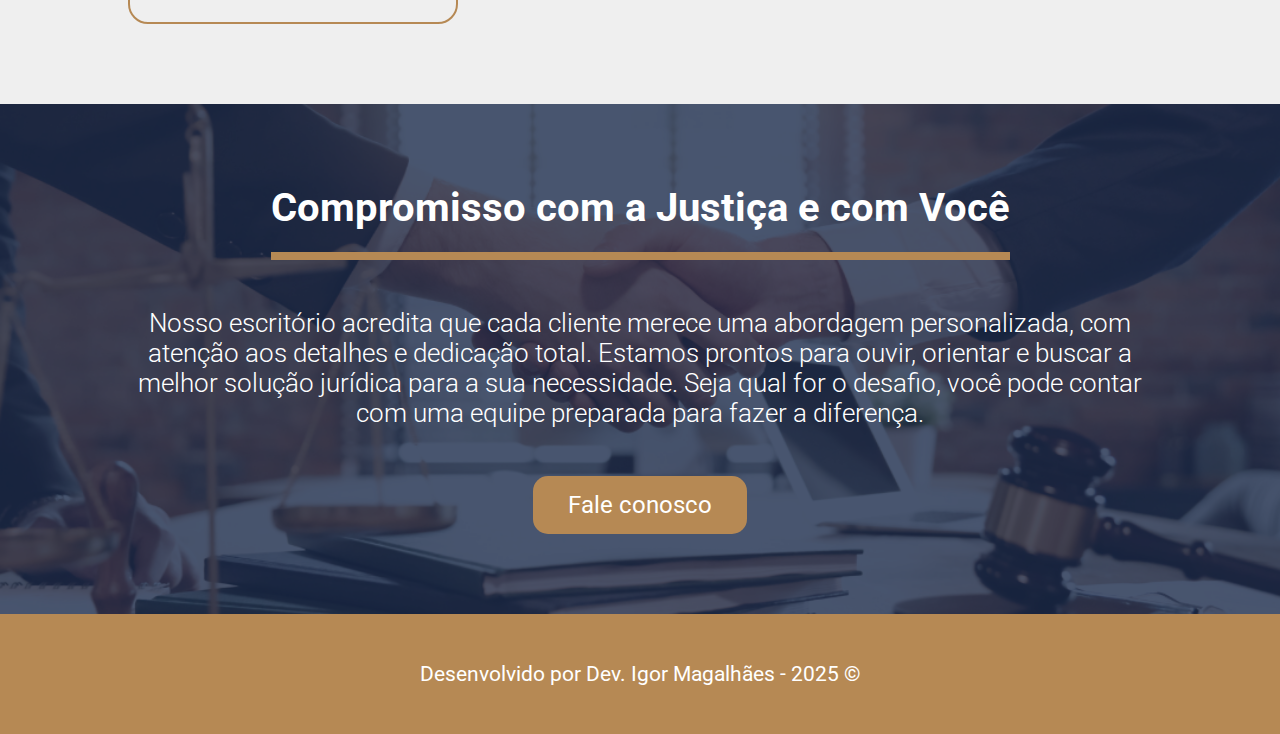
==== commit 3777811d: "correção na alteração dos cards numbers" ====
--- a/index.html
+++ b/index.html
@@ -165,20 +165,20 @@
       <section class="container-section-numbers">
         <div class="container-div-numbers">
           <div class="cards-numbers">
-            <h3>+215</h3>
-            <p>Mais de 215 clientes atendidos</p>
+            <h3>+500</h3>
+            <p>Mais de 500 clientes atendidos</p>
           </div>
           <div class="cards-numbers">
             <h3>+420</h3>
-            <p>Mais de 250 casos resolvidos</p>
+            <p>Mais de 420 casos resolvidos</p>
           </div>
           <div class="cards-numbers">
             <h3>+32</h3>
-            <p>Mais de 20 anos de experiência no Direito</p>
+            <p>Mais de 32 anos de experiência no Direito</p>
           </div>
           <div class="cards-numbers">
             <h3>+18</h3>
-            <p>Equipe com mais de 10 especialistas do Direito</p>
+            <p>Equipe com mais de 18 especialistas do Direito</p>
           </div>
         </div>
       </section>
